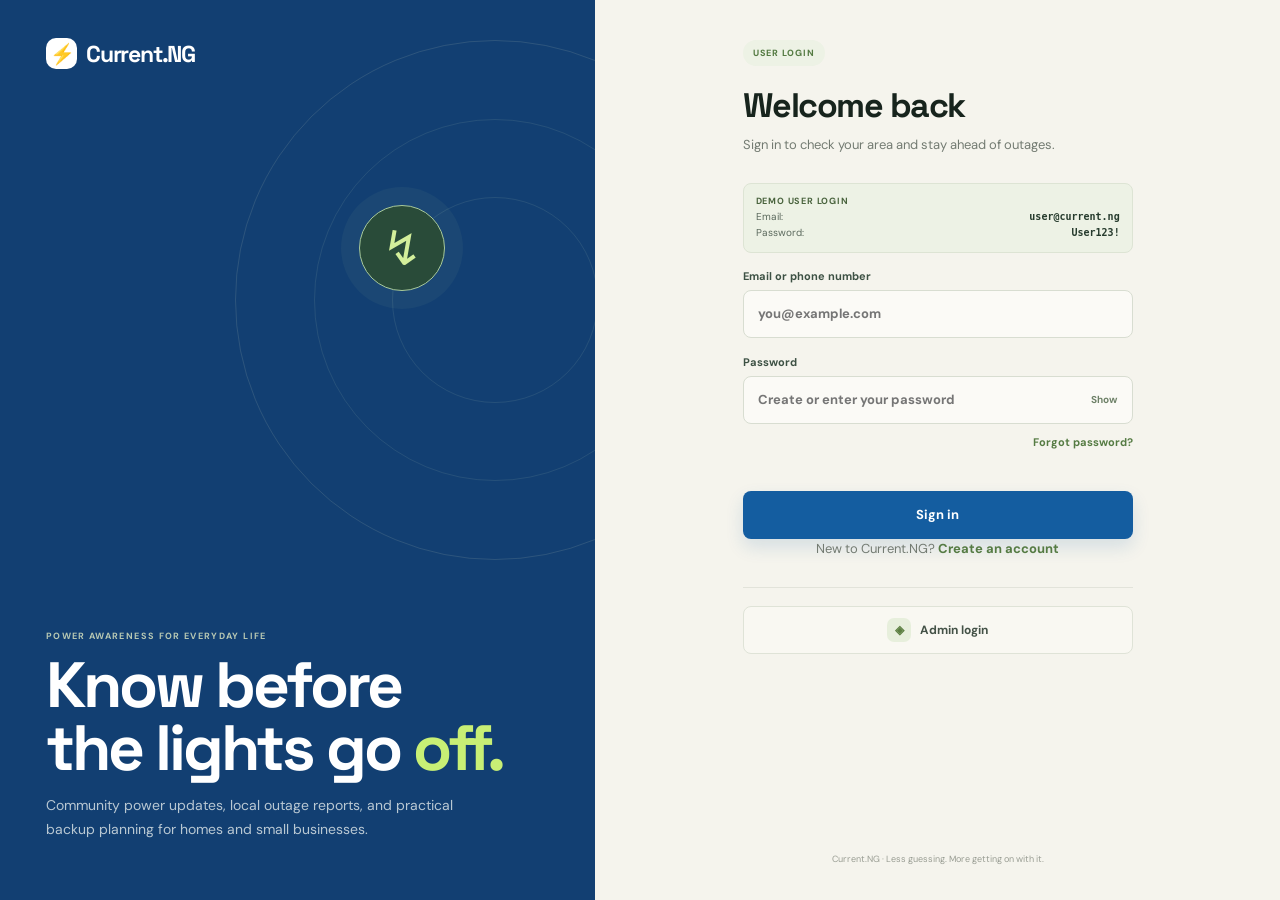
==== admin-index.html @ 9d9a7498 "Fix website modes and admin complaint workflow" ====
<!doctype html>
<html lang="en">
<head>
<meta charset="utf-8"><meta name="viewport" content="width=device-width,initial-scale=1"><title>Admin — Current.NG</title>
<link href="https://fonts.googleapis.com/css2?family=DM+Sans:wght@400;500;600;700&family=Space+Grotesk:wght@600;700&display=swap" rel="stylesheet">
<style>
*{box-sizing:border-box}body{margin:0;background:#f5f4ed;color:#17241d;font-family:"DM Sans",sans-serif}.shell{width:min(1050px,calc(100% - 40px));margin:auto}.top{height:82px;display:flex;align-items:center;justify-content:space-between;border-bottom:1px solid #e1e2d9}.brand{display:flex;align-items:center;gap:9px;font-family:"Space Grotesk",sans-serif;font-size:22px;font-weight:700}.mark{width:31px;height:31px;display:grid;place-items:center;border-radius:10px;background:#145da0;color:#ffd447}.actions{display:flex;gap:8px}.actions a,.actions button{height:38px;padding:0 13px;border:1px solid #dfe1d7;border-radius:7px;background:#fbfaf6;color:#445247;font-weight:700;text-decoration:none}.intro{display:flex;align-items:end;justify-content:space-between;padding:38px 0 24px}.eyebrow{color:#6d8067;font-size:9px;font-weight:700;letter-spacing:1.2px}h1{margin:8px 0 0;font-family:"Space Grotesk",sans-serif;font-size:38px}.stats{display:flex;gap:10px}.stat{min-width:110px;padding:12px;border-radius:8px;background:#fbfaf6;border:1px solid #e1e2d8}.stat strong{display:block;font-family:"Space Grotesk",sans-serif;font-size:24px}.stat span{color:#7d8579;font-size:9px}.tabs{display:flex;gap:7px;margin-bottom:12px}.tab{padding:9px 12px;border:1px solid #dfe1d7;border-radius:7px;background:#fbfaf6;color:#737c73;font-size:11px;font-weight:700}.tab.active{background:#123f72;border-color:#123f72;color:#fff}.reports{display:grid;gap:10px}.report{display:grid;grid-template-columns:1fr auto;gap:16px;padding:16px;border:1px solid #e1e2d8;border-radius:9px;background:#fbfaf6}.report h3{margin:0 0 5px;font-family:"Space Grotesk",sans-serif}.meta{color:#7d8579;font-size:10px}.report-actions{display:flex;align-items:center;gap:7px}.approve,.reject,.remove{height:38px;padding:0 12px;border-radius:7px;font-weight:700}.approve{border:0;background:#587b40;color:#fff}.reject,.remove{border:1px solid #dfe1d7;background:#fff;color:#7b4b40}.status{display:inline-block;margin-left:7px;padding:3px 7px;border-radius:10px;font-size:8px}.pending{background:#f3e6d4;color:#966b38}.approved{background:#e0ebd5;color:#527740}.solved{background:#dce8f3;color:#145da0}.problem-solved{height:38px;padding:0 12px;border:0;border-radius:7px;background:#145da0;color:#fff;font-weight:700}.rejected{background:#f1dfdb;color:#945a4b}.empty{padding:32px;text-align:center;border:1px dashed #d8dccf;border-radius:9px;color:#858c82}
.modal-overlay{position:fixed;z-index:20;inset:0;display:none;align-items:center;justify-content:center;padding:20px;background:rgba(18,63,114,.55)}.modal-overlay.visible{display:flex}.note-modal{width:min(430px,100%);padding:22px;border-radius:11px;background:#fff;box-shadow:0 18px 50px rgba(0,0,0,.18)}.note-modal h2{margin:0 0 7px;font-family:"Space Grotesk",sans-serif;font-size:22px}.note-modal p{color:#737b72;font-size:11px}.note-modal textarea{width:100%;min-height:100px;resize:vertical;padding:10px;border:1px solid #d8ddd1;border-radius:7px;font-family:inherit}.note-modal-actions{display:flex;justify-content:flex-end;gap:8px;margin-top:12px}.note-modal-actions button{height:38px;padding:0 12px;border-radius:7px;font-weight:700}.note-cancel{border:1px solid #dfe1d7;background:#fff}.note-confirm{border:0;background:#587b40;color:#fff}
@media(max-width:700px){.shell{width:calc(100% - 24px)}.intro{align-items:flex-start;gap:20px}.stats{display:none}.report{grid-template-columns:1fr}.actions a{display:none}}
</style></head>
<body><div class="shell">
<header class="top"><div class="brand"><span class="mark">⚡</span>Current.NG <span style="color:#6d8067;font-size:12px">Admin</span></div><div class="actions"><a href="index.html">View main page</a><button id="logout" type="button">Log out</button></div></header>
<main><div class="intro"><div><p class="eyebrow">COMPLAINT MANAGEMENT</p><h1>Review outage reports</h1></div><div class="stats"><div class="stat"><strong id="pending-count">0</strong><span>Pending</span></div><div class="stat"><strong id="approved-count">0</strong><span>Approved</span></div></div></div><div class="tabs"><button class="tab active" data-filter="pending">Pending</button><button class="tab" data-filter="approved">Approved</button><button class="tab" data-filter="rejected">Rejected</button><button class="tab" data-filter="solved">Solved</button></div><section class="reports" id="reports"></section></main></div>
<div class="modal-overlay" id="note-overlay" role="dialog" aria-modal="true"><div class="note-modal"><p class="eyebrow" id="note-kicker">ADMIN NOTE</p><h2 id="note-title">Add a note</h2><p id="note-copy">This note will be saved with the complaint.</p><textarea id="admin-note" placeholder="Example: Complaint verified with field officer"></textarea><div class="note-modal-actions"><button class="note-cancel" id="note-cancel" type="button">Cancel</button><button class="note-confirm" id="note-confirm" type="button">Save and continue</button></div></div></div>
<script>
if(sessionStorage.getItem("currentNgRole")!=="admin"||sessionStorage.getItem("currentNgAccess")!=="granted")location.replace("login.html");
const key="currentNgComplaints";let storedReports=[];try{storedReports=JSON.parse(localStorage.getItem(key)||"[]")||[]}catch(error){storedReports=[]}if(!Array.isArray(storedReports))storedReports=[];let reports=storedReports.filter((report)=>report.location!=="Maryland Junction");
let filter="pending";
function save(){localStorage.setItem(key,JSON.stringify(reports))}
function escapeHtml(v){const d=document.createElement("div");d.textContent=v;return d.innerHTML}
function render(){const list=reports.filter(r=>r.status===filter);document.querySelector("#pending-count").textContent=reports.filter(r=>r.status==="pending").length;document.querySelector("#approved-count").textContent=reports.filter(r=>r.status==="approved").length;const box=document.querySelector("#reports");if(!list.length){box.innerHTML="<div class='empty'>No "+filter+" complaints.</div>";return}box.innerHTML=list.map(r=>`<article class="report"><div><h3>${escapeHtml(r.location)} <span class="status ${r.status}">${r.status}</span></h3><div class="meta">Out for ${escapeHtml(r.duration)} · ${escapeHtml(r.created)} · ${escapeHtml(r.provider || "Provider not provided")}${r.coordinates ? " · " + escapeHtml(r.coordinates) : ""}${r.adminNote ? " · Note: " + escapeHtml(r.adminNote) : ""}</div></div><div class="report-actions">${r.status==="pending"?`<button class="approve" data-action="approved" data-id="${r.id}">Approve</button><button class="reject" data-action="rejected" data-id="${r.id}">Reject</button>`:r.status==="approved"?`<button class="problem-solved" data-action="solved" data-id="${r.id}">Problem solved</button><button class="remove" data-action="remove" data-id="${r.id}">Remove</button>`:`<button class="remove" data-action="remove" data-id="${r.id}">Remove</button>`}</div></article>`).join("")}
document.querySelectorAll(".tab").forEach(t=>t.addEventListener("click",()=>{document.querySelector(".tab.active").classList.remove("active");t.classList.add("active");filter=t.dataset.filter;render()}));
let pendingAction=null;let pendingId=null;
function openNote(action,id){pendingAction=action;pendingId=id;const isRemove=action==="remove";const isSolved=action==="solved";document.querySelector("#note-kicker").textContent=isRemove?"REMOVE COMPLAINT":isSolved?"MARK AS SOLVED":action==="approved"?"APPROVE COMPLAINT":"REJECT COMPLAINT";document.querySelector("#note-title").textContent=isRemove?"Remove this complaint?":isSolved?"Mark problem as solved?":action==="approved"?"Approve with a note":"Reject with a note";document.querySelector("#note-copy").textContent=isRemove?"The complaint will be permanently removed from review records.":isSolved?"Add a closing note. This will remove the complaint from the main page.":"Add a visible admin review note before the complaint is updated.";document.querySelector("#admin-note").value="";document.querySelector("#note-overlay").classList.add("visible");document.querySelector("#admin-note").focus()}
document.querySelector("#reports").addEventListener("click",e=>{const b=e.target.closest("button");if(!b)return;openNote(b.dataset.action,String(b.dataset.id))});
document.querySelector("#note-cancel").addEventListener("click",()=>document.querySelector("#note-overlay").classList.remove("visible"));
document.querySelector("#note-overlay").addEventListener("click",e=>{if(e.target.id==="note-overlay")document.querySelector("#note-overlay").classList.remove("visible")});
document.querySelector("#note-confirm").addEventListener("click",()=>{const note=document.querySelector("#admin-note").value.trim();if(pendingAction==="remove")reports=reports.filter(r=>String(r.id)!==String(pendingId));else{const r=reports.find(x=>String(x.id)===String(pendingId));if(r){r.status=pendingAction;r.created="Reviewed just now";r.adminNote=note||"No note added"}}save();document.querySelector("#note-overlay").classList.remove("visible");if(pendingAction==="approved")window.location.href="index.html";else if(pendingAction==="solved"){filter="solved";document.querySelector(".tab.active").classList.remove("active");document.querySelector(".tab[data-filter=\"solved\"]").classList.add("active");render()}else render()});
document.addEventListener("keydown",e=>{if(e.key==="Escape")document.querySelector("#note-overlay").classList.remove("visible")});
document.querySelector("#logout").addEventListener("click",()=>{sessionStorage.clear();location.href="login.html"});render();
</script>
</body></html>
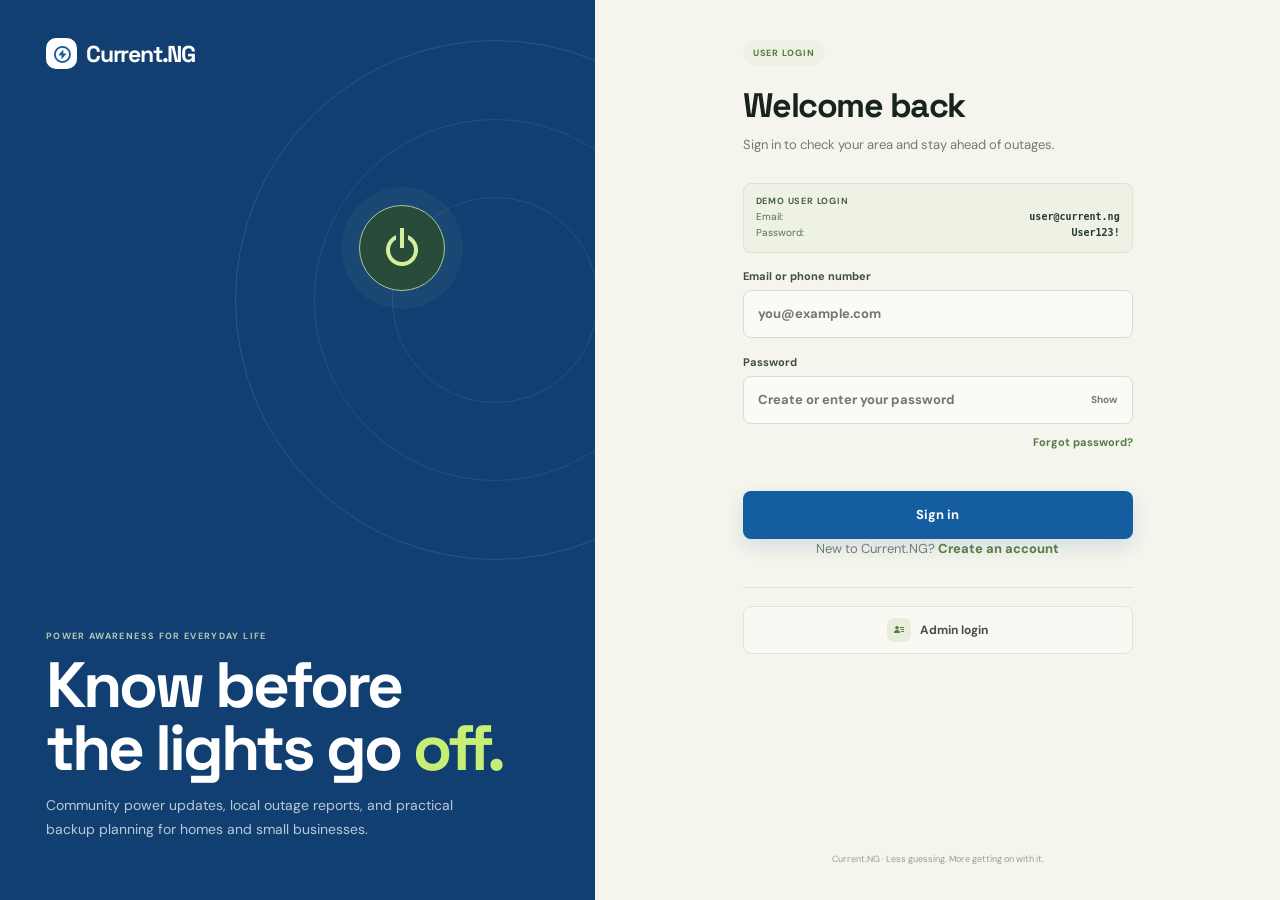
==== commit 9c12080b: "added animated icons" ====
--- a/admin-index.html
+++ b/admin-index.html
@@ -9,7 +9,9 @@
 @media(max-width:700px){.shell{width:calc(100% - 24px)}.intro{align-items:flex-start;gap:20px}.stats{display:none}.report{grid-template-columns:1fr}.actions a{display:none}}
 </style></head>
 <body><div class="shell">
-<header class="top"><div class="brand"><span class="mark">⚡</span>Current.NG <span style="color:#6d8067;font-size:12px">Admin</span></div><div class="actions"><a href="index.html">View main page</a><button id="logout" type="button">Log out</button></div></header>
+<!-- Boxicons provide the interface icons; animated classes add restrained status motion. -->
+<link href="https://unpkg.com/boxicons@2.1.4/css/boxicons.min.css" rel="stylesheet">
+<header class="top"><div class="brand"><span class="mark"><i class="bx bx-bolt-circle bx-tada"></i></span>Current.NG <span style="color:#6d8067;font-size:12px">Admin</span></div><div class="actions"><a href="index.html">View main page</a><button id="logout" type="button">Log out</button></div></header>
 <main><div class="intro"><div><p class="eyebrow">COMPLAINT MANAGEMENT</p><h1>Review outage reports</h1></div><div class="stats"><div class="stat"><strong id="pending-count">0</strong><span>Pending</span></div><div class="stat"><strong id="approved-count">0</strong><span>Approved</span></div></div></div><div class="tabs"><button class="tab active" data-filter="pending">Pending</button><button class="tab" data-filter="approved">Approved</button><button class="tab" data-filter="rejected">Rejected</button><button class="tab" data-filter="solved">Solved</button></div><section class="reports" id="reports"></section></main></div>
 <div class="modal-overlay" id="note-overlay" role="dialog" aria-modal="true"><div class="note-modal"><p class="eyebrow" id="note-kicker">ADMIN NOTE</p><h2 id="note-title">Add a note</h2><p id="note-copy">This note will be saved with the complaint.</p><textarea id="admin-note" placeholder="Example: Complaint verified with field officer"></textarea><div class="note-modal-actions"><button class="note-cancel" id="note-cancel" type="button">Cancel</button><button class="note-confirm" id="note-confirm" type="button">Save and continue</button></div></div></div>
 <script>
